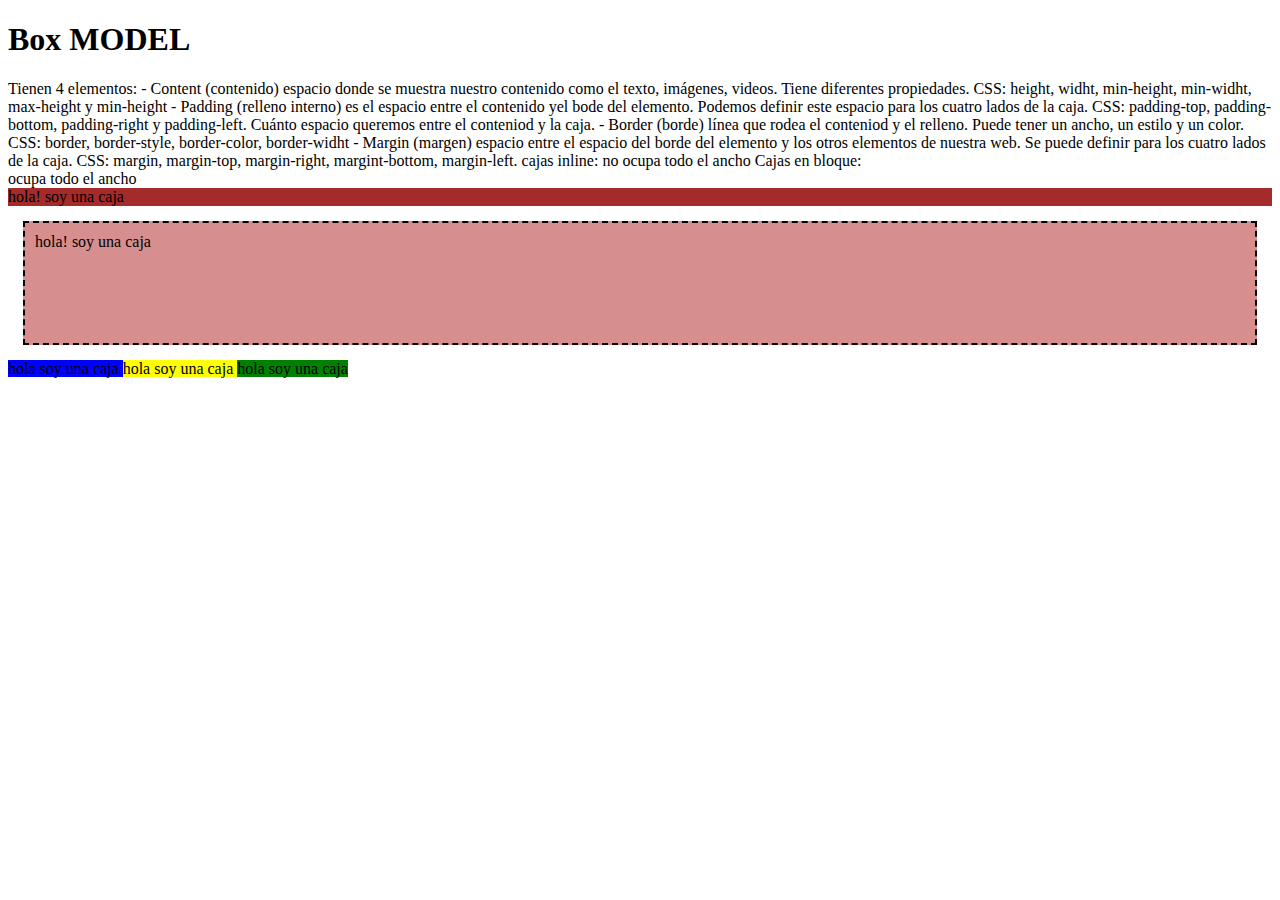
==== index.html @ 407bfdf8 "Create index.html" ====
<!DOCTYPE html>
<html lang="en">
<head>
    <meta charset="UTF-8">
    <meta name="viewport" content="width=device-width, initial-scale=1.0">
    <title>Box MODEL!</title>
</head>
<body>
    <h1>Box MODEL</h1>

    Tienen 4 elementos:
    - Content (contenido)
    espacio donde se muestra nuestro contenido como el texto, imágenes, videos. Tiene diferentes propiedades.
    CSS: height, widht, min-height, min-widht, max-height y min-height    

    - Padding (relleno interno)
    es el espacio entre el contenido yel bode del elemento. Podemos definir este espacio para los cuatro lados de la caja. 
    CSS: padding-top, padding-bottom, padding-right y padding-left. Cuánto espacio queremos entre el conteniod y la caja.

    - Border (borde)
    línea que rodea el conteniod y el relleno. Puede tener un ancho, un estilo y un color. 
    CSS: border, border-style, border-color, border-widht

    - Margin (margen)
    espacio entre el espacio del borde del elemento y los otros elementos de nuestra web. Se puede definir para los cuatro lados de la caja.
    CSS: margin, margin-top, margin-right, margint-bottom, margin-left.


    cajas inline: <span> </span> no ocupa todo el ancho
    Cajas en bloque: <div></div>  ocupa todo el ancho

    <div style="background-color:brown"> 
        hola! soy una caja
    </div>

    <div style="background-color:rgb(214, 142, 142); height: 100px; padding:10px; border: 2px dashed black; margin:15px; margin-bottom 55px;"> 
        hola! soy una caja
    </div>
   
    <span style="background-color:blue ;">
    hola soy una caja
    </span>

    <span style="background-color:yellow ;">
        hola soy una caja
    </span>

    <span style="background-color:green ;">
            hola soy una caja
    </span>

</body>
</html>
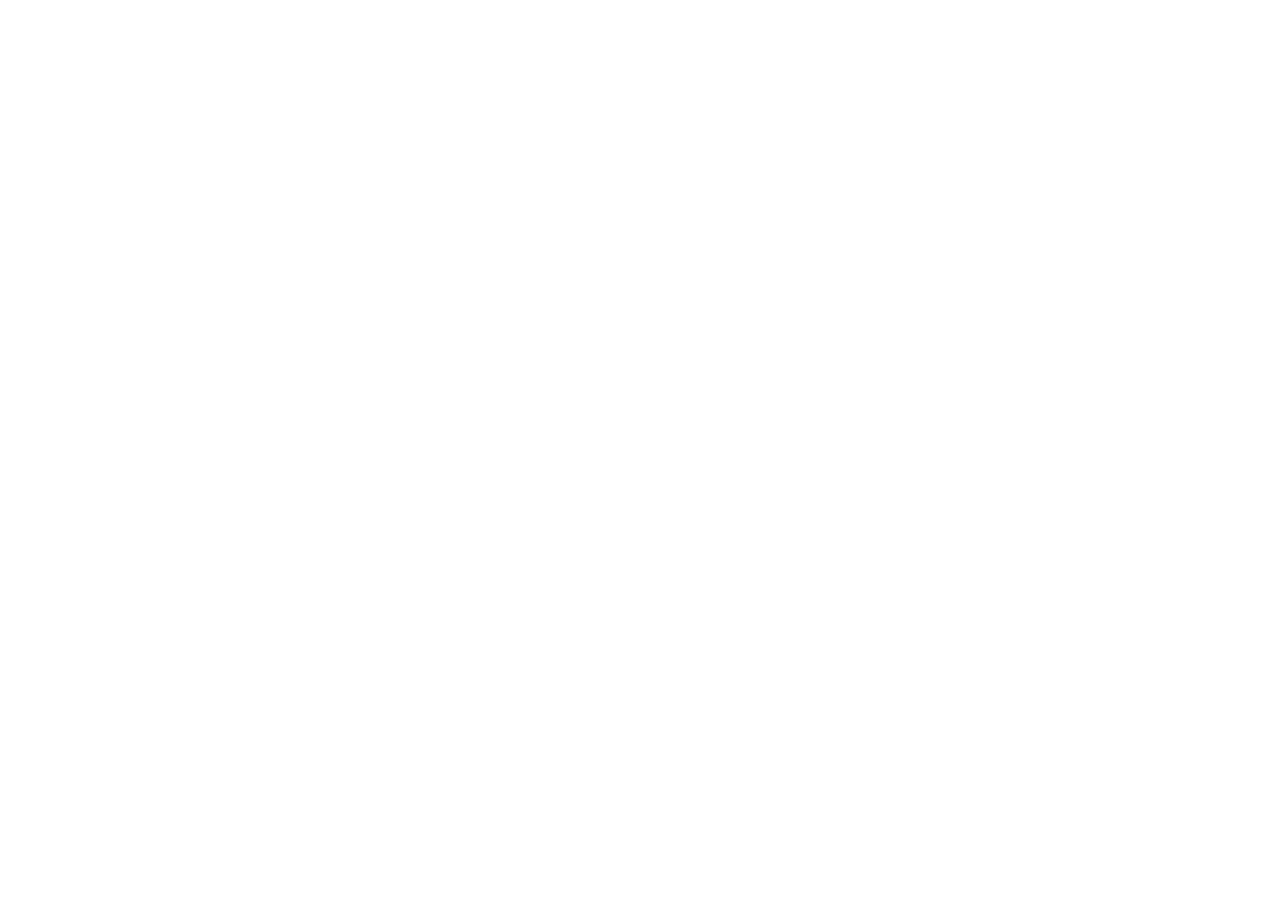
==== commit 7cdce031: "EJERCICIO" ====
--- a/index.html
+++ b/index.html
@@ -3,51 +3,9 @@
 <head>
     <meta charset="UTF-8">
     <meta name="viewport" content="width=device-width, initial-scale=1.0">
-    <title>Box MODEL!</title>
+    <title>Document</title>
 </head>
 <body>
-    <h1>Box MODEL</h1>
-
-    Tienen 4 elementos:
-    - Content (contenido)
-    espacio donde se muestra nuestro contenido como el texto, imágenes, videos. Tiene diferentes propiedades.
-    CSS: height, widht, min-height, min-widht, max-height y min-height    
-
-    - Padding (relleno interno)
-    es el espacio entre el contenido yel bode del elemento. Podemos definir este espacio para los cuatro lados de la caja. 
-    CSS: padding-top, padding-bottom, padding-right y padding-left. Cuánto espacio queremos entre el conteniod y la caja.
-
-    - Border (borde)
-    línea que rodea el conteniod y el relleno. Puede tener un ancho, un estilo y un color. 
-    CSS: border, border-style, border-color, border-widht
-
-    - Margin (margen)
-    espacio entre el espacio del borde del elemento y los otros elementos de nuestra web. Se puede definir para los cuatro lados de la caja.
-    CSS: margin, margin-top, margin-right, margint-bottom, margin-left.
-
-
-    cajas inline: <span> </span> no ocupa todo el ancho
-    Cajas en bloque: <div></div>  ocupa todo el ancho
-
-    <div style="background-color:brown"> 
-        hola! soy una caja
-    </div>
-
-    <div style="background-color:rgb(214, 142, 142); height: 100px; padding:10px; border: 2px dashed black; margin:15px; margin-bottom 55px;"> 
-        hola! soy una caja
-    </div>
-   
-    <span style="background-color:blue ;">
-    hola soy una caja
-    </span>
-
-    <span style="background-color:yellow ;">
-        hola soy una caja
-    </span>
-
-    <span style="background-color:green ;">
-            hola soy una caja
-    </span>
-
+    
 </body>
 </html>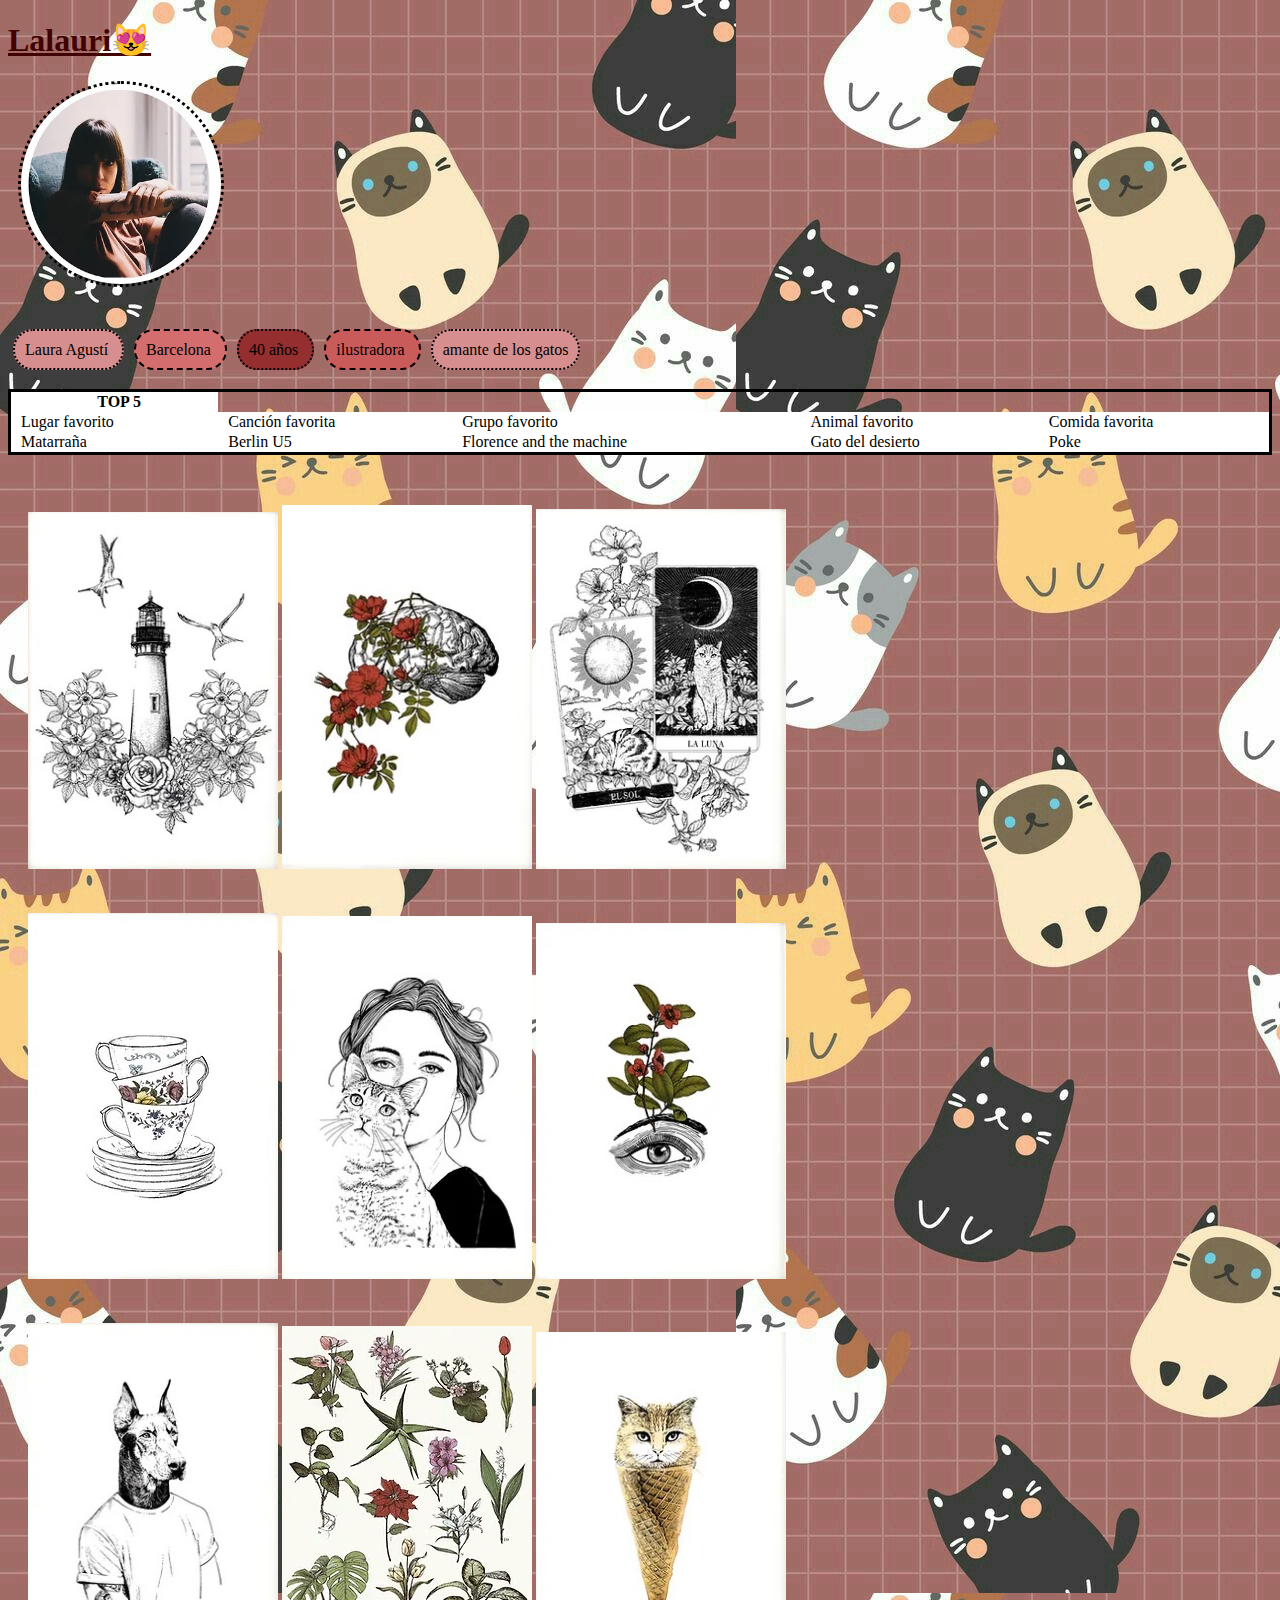
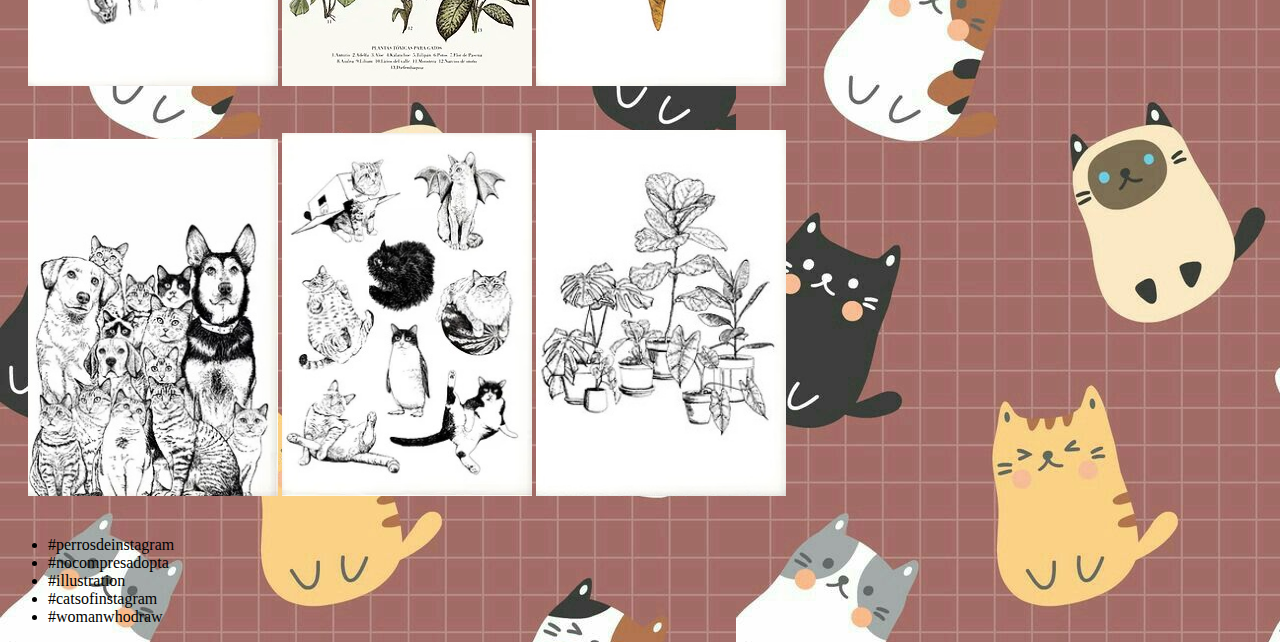
==== commit c4bdbc2b: "me falta la tabla" ====
--- a/index.html
+++ b/index.html
@@ -1,11 +1,181 @@
 <!DOCTYPE html>
 <html lang="en">
+
 <head>
     <meta charset="UTF-8">
     <meta name="viewport" content="width=device-width, initial-scale=1.0">
-    <title>Document</title>
+    <title>LALAURI</title>
+    <style>
+        img {
+            width: 250px;
+            /*height: 450px;*/
+        }
+
+        h1 {
+            color: rgb(64, 2, 2);
+            text-decoration: underline;
+        }
+
+        .rounded {
+            border-radius: 20px
+        }
+
+        .span {
+            border-radius: 3px;
+        }
+
+        #container {
+            border: 1px dotted black;
+            overflow: hidden;
+            width: 450px;
+        }
+
+        .element {
+            width: 100px;
+            height: 150px;
+            float: left;
+            margin: 5px;
+        }
+
+        .foto {
+            width: 100px;
+            height: 100px;
+            float: left;
+            margin: 10px;
+        }
+
+        .fotoperfil {
+            display: block
+        }
+
+        .imgRedonda {
+            width: 300px;
+            height: 300px;
+            border-radius: 150px;
+            border-style: dotted;
+        }
+
+        .table {
+            border-collapse: collapse;
+            border: black 3px solid;
+            margin-top: 30px;
+            margin-bottom: 30px;
+            /*table-layout: fixed;*/
+            width: 100%;
+        }
+        
+        .ilustraciones {
+            padding: 20px
+            
+        }
+
+        .colortabla {
+            background-color: white;
+            padding-left: 10px;
+        }
+
+
+        /* div {
+        background: red
+        margin: 10px
+        padding: 10px
+        } */
+    </style>
+
 </head>
-<body>
-    
+
+<body style="background-image: url(/imagenes/fondo.jpeg); background-color:rgb(243, 214, 214)">
+    <h1 style="border-left: 10px;"> <!--no está haciendo nada-->
+        Lalauri😻
+    </h1>
+
+    <div class="fotoperfil">
+        <img style="width: 200px; height: 200px; margin-left: 10px; margin-bottom: 50px;" src="imagenes/lalauri.jpg" ;
+            class="imgRedonda">
+    </div>
+
+    <span class="rounded"
+        style="background-color:rgb(214, 142, 142); height: 100px; padding:10px; border: 2px dotted black; margin: 5px; ">
+        Laura Agustí
+    </span>
+
+    <span class="rounded"
+        style="background-color:rgb(212, 110, 110); height: 100px; padding:10px; border: 2px dashed black; margin: 5px; ">
+        Barcelona
+    </span>
+
+    <span class="rounded"
+        style="background-color:rgb(149, 46, 46); height: 100px; padding:10px; border: 2px dotted black; margin: 5px; ">
+        40 años
+    </span>
+
+    <span class="rounded"
+        style="background-color:rgb(202, 91, 91); height: 100px; padding:10px; border: 2px dashed black; margin: 5px; ">
+        ilustradora
+    </span>
+
+    <span class="rounded"
+        style="background-color:rgb(214, 142, 142); height: 100px; padding:10px; border: 2px dotted black; margin: 5px; ">
+        amante de los gatos
+    </span>
+
+    <table class="table">
+
+        <tr>
+            <th class="colortabla">TOP 5</th>
+        </tr>
+        <td class="colortabla" >Lugar favorito</td>
+        <td class="colortabla" >Canción favorita</td>
+        <td class="colortabla" >Grupo favorito</td>
+        <td class="colortabla" >Animal favorito</td>
+        <td class="colortabla" >Comida favorita</td>
+
+        <tr>
+            <td class="colortabla" >Matarraña</td>
+            <td class="colortabla">Berlin U5</td>
+            <td class="colortabla">Florence and the machine</td>
+            <td class="colortabla">Gato del desierto</td>
+            <td class="colortabla">Poke</td>
+
+        </tr>
+
+    </table>
+
+
+    <div class="ilustraciones">
+        <img src="imagenes/foto1.jpg">
+        <img src="imagenes/foto2.jpg">
+        <img src="imagenes/foto3.jpg">
+    </div>
+
+    <div class="ilustraciones">
+        <img src="imagenes/foto4.jpg">
+        <img src="imagenes/foto5.jpg">
+        <img src="imagenes/foto6.jpg">
+    </div>
+
+    <div class="ilustraciones">
+        <img src="imagenes/foto7.jpg">
+        <img src="imagenes/foto8.jpg">
+        <img src="imagenes/foto9.jpg">
+    </div>
+
+    <div class="ilustraciones">
+        <img src="imagenes/foto10.jpg">
+        <img src="imagenes/foto11.jpg">
+        <img src="imagenes/foto12.jpg">
+    </div>
+
+    <ul>
+        
+        <li>#perrosdeinstagram</li>
+        <li>#nocompresadopta</li>
+        <li>#illustration</li>
+        <li>#catsofinstagram</li>
+        <li>#womanwhodraw</li>
+        
+    </ul>
+
 </body>
+
 </html>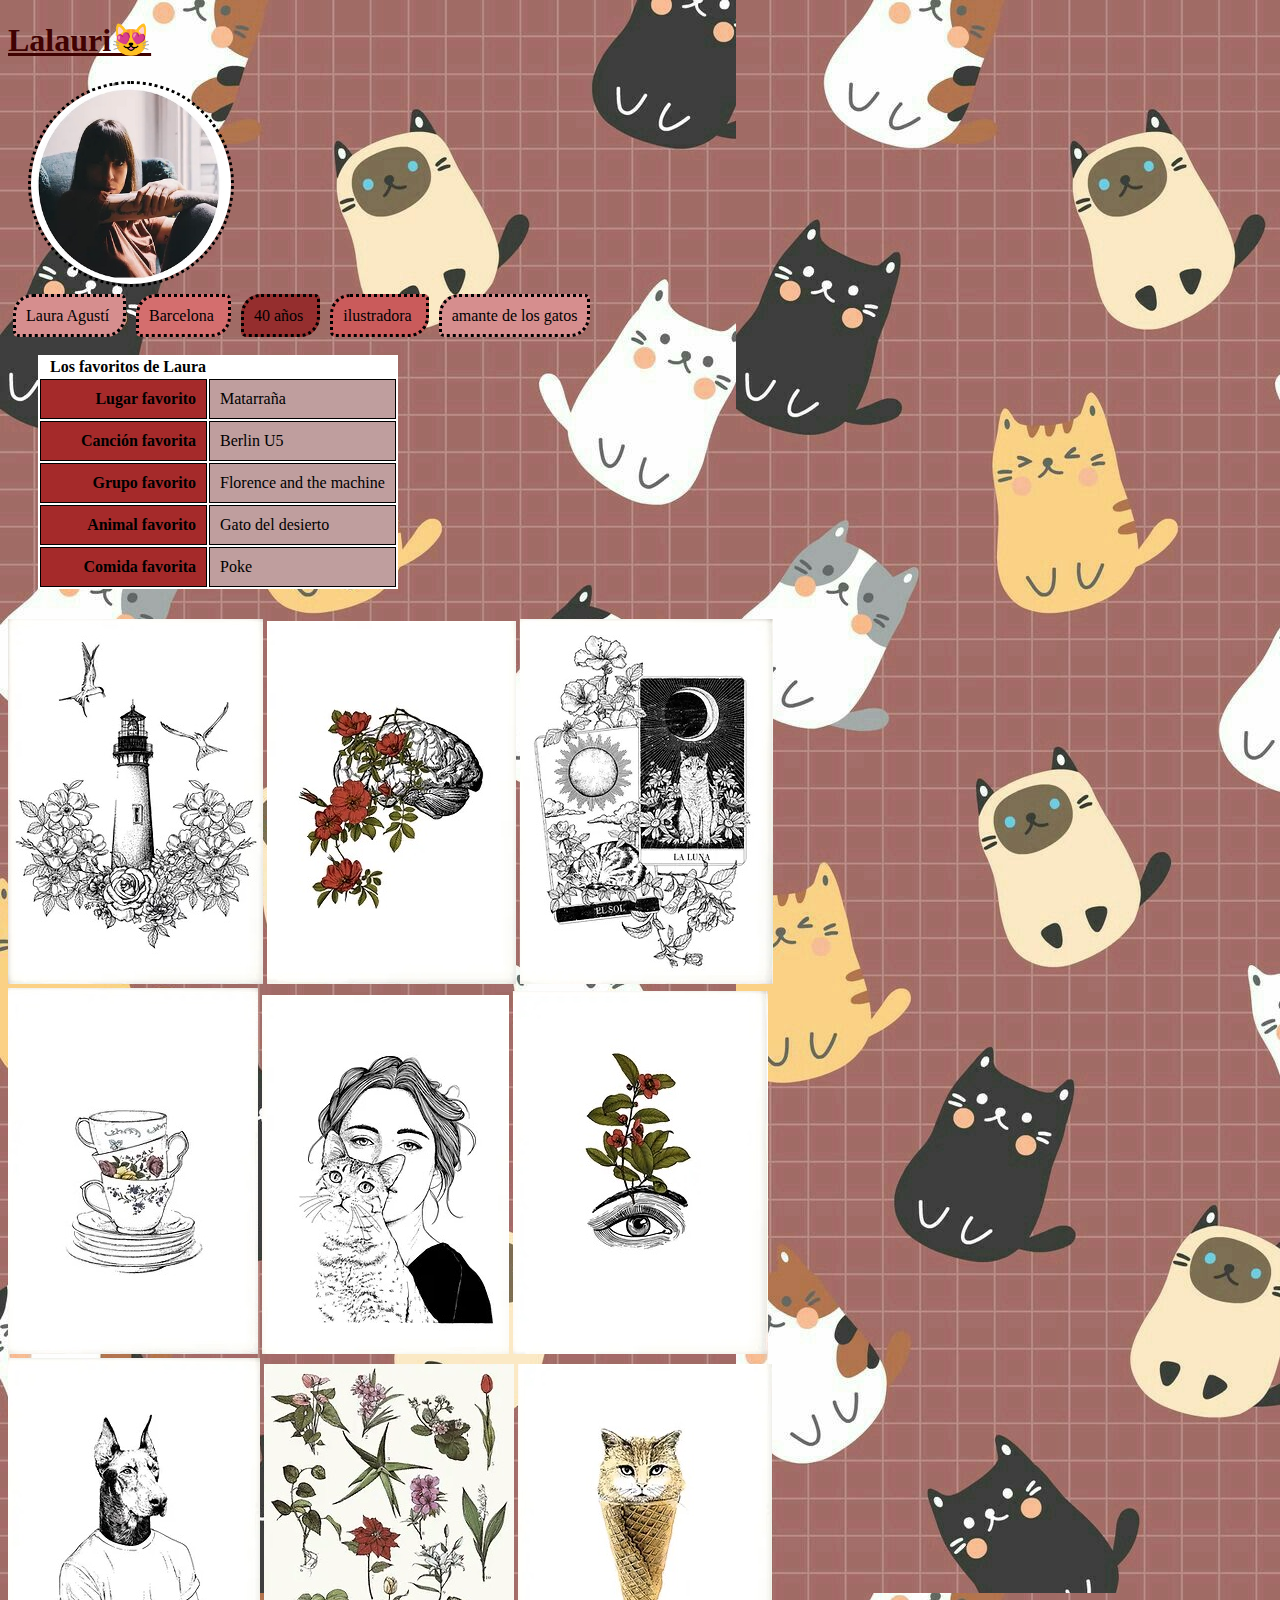
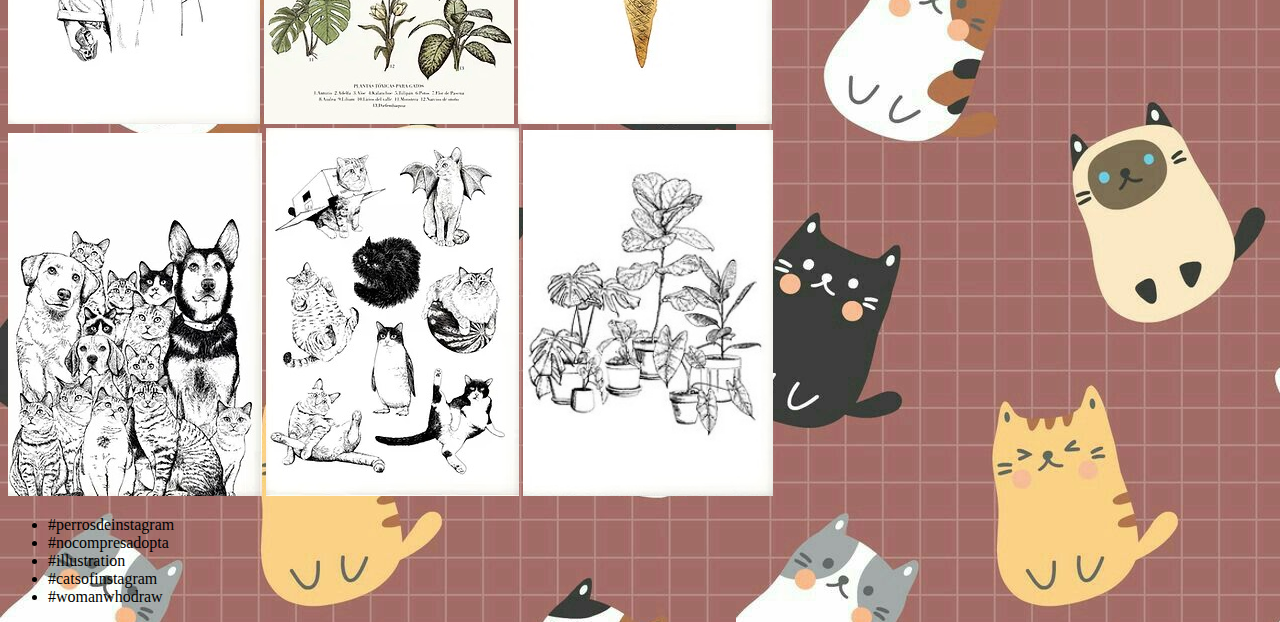
==== commit 7019d01e: "cambios a perfil usuario" ====
--- a/index.html
+++ b/index.html
@@ -5,74 +5,72 @@
     <meta charset="UTF-8">
     <meta name="viewport" content="width=device-width, initial-scale=1.0">
     <title>LALAURI</title>
+
     <style>
-        img {
-            width: 250px;
-            /*height: 450px;*/
-        }
-
+        
         h1 {
             color: rgb(64, 2, 2);
             text-decoration: underline;
         }
 
-        .rounded {
-            border-radius: 20px
-        }
+        .hastag {
 
-        .span {
-            border-radius: 3px;
-        }
-
-        #container {
-            border: 1px dotted black;
-            overflow: hidden;
-            width: 450px;
-        }
-
-        .element {
-            width: 100px;
-            height: 150px;
-            float: left;
-            margin: 5px;
-        }
-
-        .foto {
-            width: 100px;
-            height: 100px;
-            float: left;
-            margin: 10px;
-        }
-
-        .fotoperfil {
-            display: block
+            padding:10px;
+            border-radius: 20px 5px;  
+            border-style: dotted;
+            border-color:  black;
+            margin: 5px;  
         }
 
         .imgRedonda {
-            width: 300px;
-            height: 300px;
+            display: block;
+            width: 200px;
+            height: 200px;
             border-radius: 150px;
             border-style: dotted;
-        }
+            margin: 20px;
 
-        .table {
-            border-collapse: collapse;
-            border: black 3px solid;
-            margin-top: 30px;
-            margin-bottom: 30px;
-            /*table-layout: fixed;*/
-            width: 100%;
         }
         
         .ilustraciones {
-            padding: 20px
             
+         /* object-fit: cover; no funciona, no pone las imágenes al mismo tamaño */
+         
+                        
+        }
+        
+        tr, td {
+            padding: 2px;
+            border: 1px solid black;
+        }
+
+        .tabla {
+            margin: 30px;
+            background-color: white;
         }
 
         .colortabla {
-            background-color: white;
+            text-align: center;
             padding-left: 10px;
         }
+
+        .pregunta{
+           text-align: right; 
+           padding: 10px;
+           background-color: brown;
+           color: black;
+
+        }
+
+        .respuesta {
+            text-align: left;
+           padding: 10px;
+           background-color: rgb(191, 158, 158);
+
+
+        }
+
+       
 
 
         /* div {
@@ -84,86 +82,95 @@
 
 </head>
 
-<body style="background-image: url(/imagenes/fondo.jpeg); background-color:rgb(243, 214, 214)">
-    <h1 style="border-left: 10px;"> <!--no está haciendo nada-->
+<body style="background-image: url(img.jpg/fondo.jpeg); ">
+
+
+    <h1>
         Lalauri😻
     </h1>
 
-    <div class="fotoperfil">
-        <img style="width: 200px; height: 200px; margin-left: 10px; margin-bottom: 50px;" src="imagenes/lalauri.jpg" ;
-            class="imgRedonda">
-    </div>
+<div>
+        <img class="imgRedonda" src="img.jpg/lalauri.jpg">
+</div>
 
-    <span class="rounded"
-        style="background-color:rgb(214, 142, 142); height: 100px; padding:10px; border: 2px dotted black; margin: 5px; ">
+
+    <span class="hastag"
+        style="background-color:rgb(214, 142, 142);">
         Laura Agustí
     </span>
 
-    <span class="rounded"
-        style="background-color:rgb(212, 110, 110); height: 100px; padding:10px; border: 2px dashed black; margin: 5px; ">
+    <span class="hastag" style="background-color:rgb(212, 110, 110);">
         Barcelona
     </span>
 
-    <span class="rounded"
-        style="background-color:rgb(149, 46, 46); height: 100px; padding:10px; border: 2px dotted black; margin: 5px; ">
+    <span class="hastag"
+        style="background-color:rgb(149, 46, 46);">
         40 años
     </span>
 
-    <span class="rounded"
-        style="background-color:rgb(202, 91, 91); height: 100px; padding:10px; border: 2px dashed black; margin: 5px; ">
+    <span class="hastag"
+        style="background-color:rgb(202, 91, 91);">
         ilustradora
     </span>
 
-    <span class="rounded"
-        style="background-color:rgb(214, 142, 142); height: 100px; padding:10px; border: 2px dotted black; margin: 5px; ">
+    <span class="hastag"
+        style="background-color:rgb(214, 142, 142);">
         amante de los gatos
     </span>
 
-    <table class="table">
 
-        <tr>
-            <th class="colortabla">TOP 5</th>
-        </tr>
-        <td class="colortabla" >Lugar favorito</td>
-        <td class="colortabla" >Canción favorita</td>
-        <td class="colortabla" >Grupo favorito</td>
-        <td class="colortabla" >Animal favorito</td>
-        <td class="colortabla" >Comida favorita</td>
 
-        <tr>
-            <td class="colortabla" >Matarraña</td>
-            <td class="colortabla">Berlin U5</td>
-            <td class="colortabla">Florence and the machine</td>
-            <td class="colortabla">Gato del desierto</td>
-            <td class="colortabla">Poke</td>
 
-        </tr>
+    <table class="tabla">
+
+    <tr>
+            <th class="colortabla">Los favoritos de Laura</th>
+    </tr>
+        <td class="pregunta" ><b>Lugar favorito</b></td>
+        <td class="respuesta" >Matarraña</td>
+    <tr>
+        <td class="pregunta" ><b>Canción favorita</b></td>
+        <td class="respuesta">Berlin U5</td>
+    </tr>
+    <tr>
+        <td class="pregunta" ><b>Grupo favorito</b></td>
+        <td class="respuesta">Florence and the machine</td>
+    </tr>
+    <tr>
+        <td class="pregunta" ><b>Animal favorito</b></td>
+        <td class="respuesta">Gato del desierto</td>
+    </tr>   
+    <tr>
+        <td class="pregunta" ><b>Comida favorita</b></td>
+        <td class="respuesta">Poke</td>
+    </tr>
 
     </table>
 
 
-    <div class="ilustraciones">
-        <img src="imagenes/foto1.jpg">
-        <img src="imagenes/foto2.jpg">
-        <img src="imagenes/foto3.jpg">
+
+<div class="ilustraciones">
+        <img src="img.jpg/foto1.jpg">
+        <img src="img.jpg/foto2.jpg">
+        <img src="img.jpg/foto3.jpg">
     </div>
 
     <div class="ilustraciones">
-        <img src="imagenes/foto4.jpg">
-        <img src="imagenes/foto5.jpg">
-        <img src="imagenes/foto6.jpg">
+        <img src="img.jpg/foto4.jpg">
+        <img src="img.jpg/foto5.jpg">
+        <img src="img.jpg/foto6.jpg">
     </div>
 
     <div class="ilustraciones">
-        <img src="imagenes/foto7.jpg">
-        <img src="imagenes/foto8.jpg">
-        <img src="imagenes/foto9.jpg">
+        <img src="img.jpg/foto7.jpg">
+        <img src="img.jpg/foto8.jpg">
+        <img src="img.jpg/foto9.jpg">
     </div>
 
     <div class="ilustraciones">
-        <img src="imagenes/foto10.jpg">
-        <img src="imagenes/foto11.jpg">
-        <img src="imagenes/foto12.jpg">
+        <img src="img.jpg/foto10.jpg">
+        <img src="img.jpg/foto11.jpg">
+        <img style="width: 250px;" src="img.jpg/foto12.jpg">
     </div>
 
     <ul>
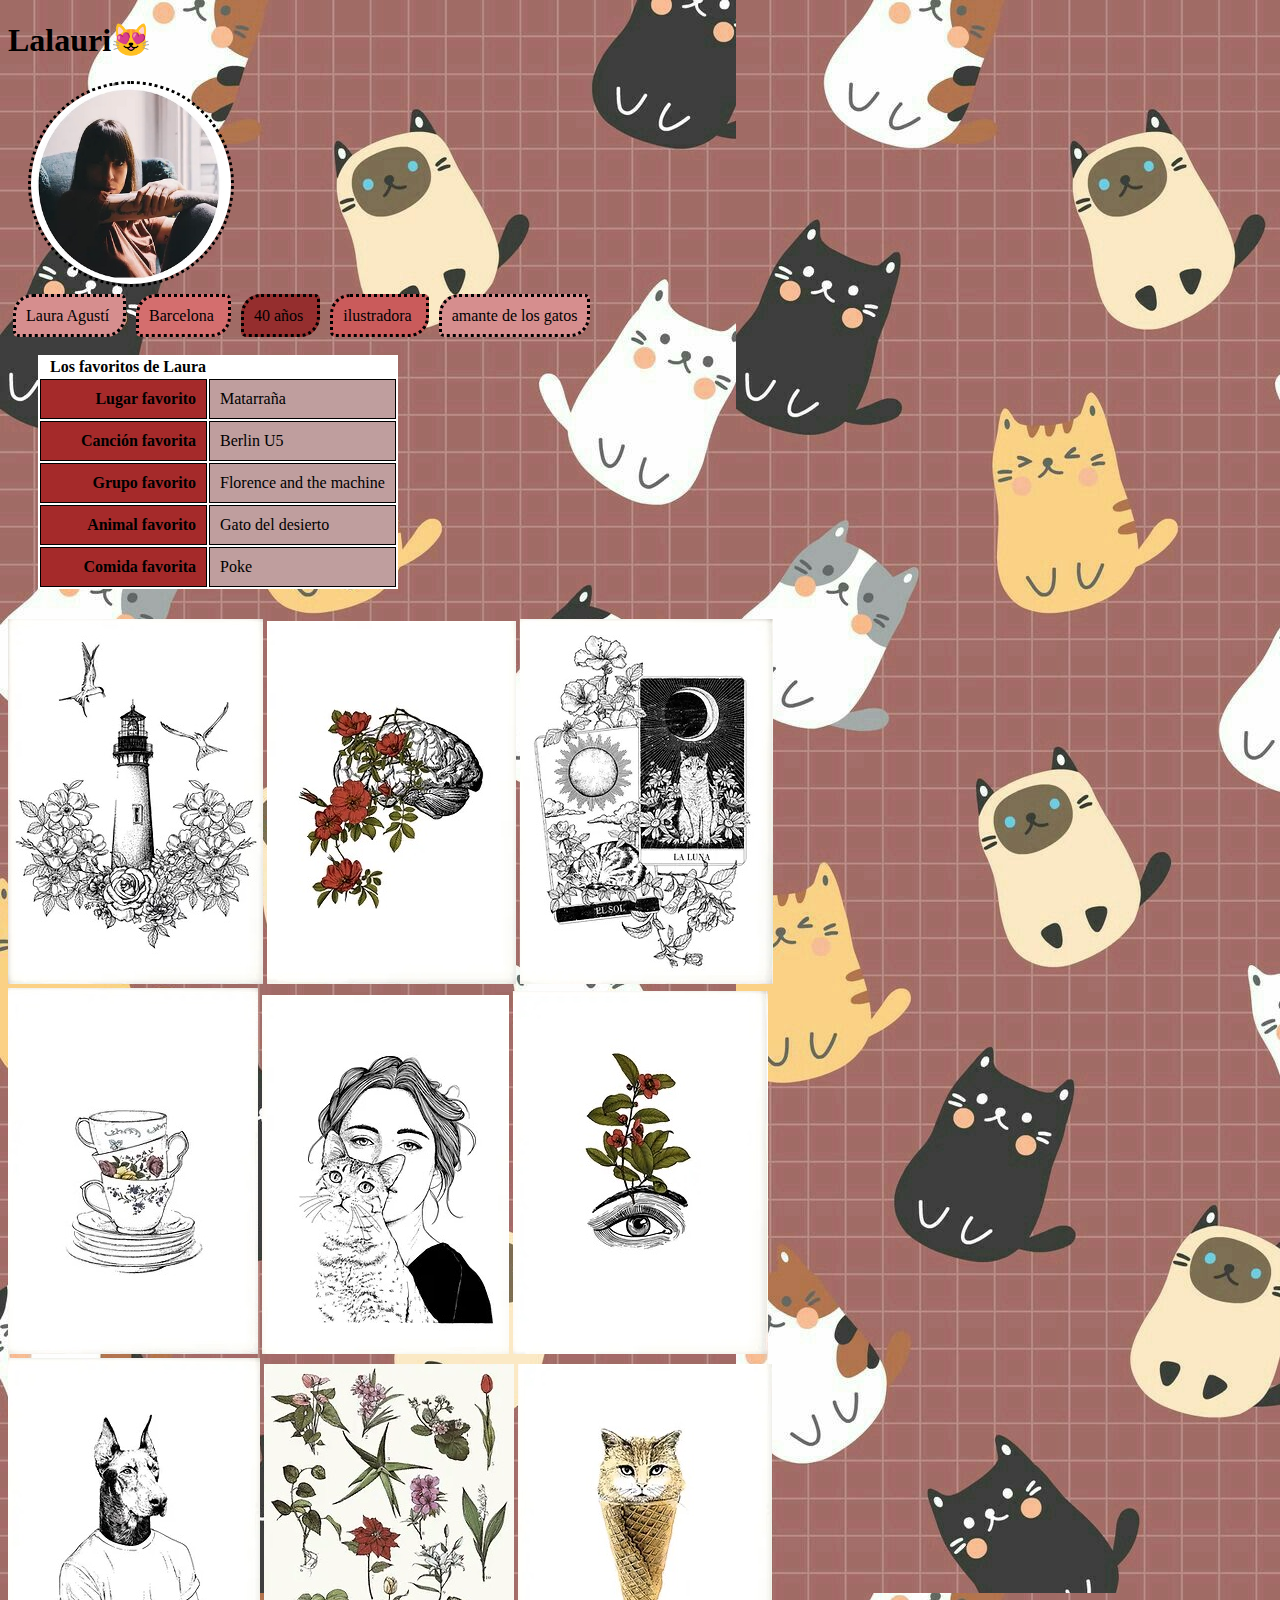
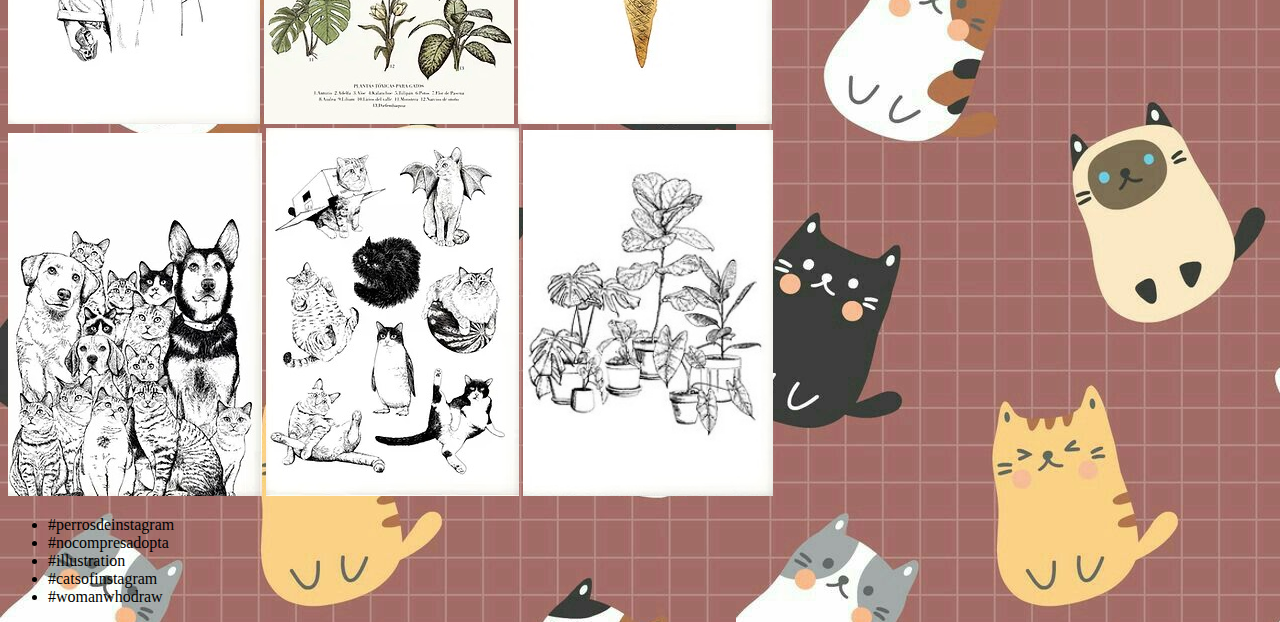
==== commit 1d5fadcf: "cambios con .css" ====
--- a/index.html
+++ b/index.html
@@ -6,79 +6,7 @@
     <meta name="viewport" content="width=device-width, initial-scale=1.0">
     <title>LALAURI</title>
 
-    <style>
-        
-        h1 {
-            color: rgb(64, 2, 2);
-            text-decoration: underline;
-        }
-
-        .hastag {
-
-            padding:10px;
-            border-radius: 20px 5px;  
-            border-style: dotted;
-            border-color:  black;
-            margin: 5px;  
-        }
-
-        .imgRedonda {
-            display: block;
-            width: 200px;
-            height: 200px;
-            border-radius: 150px;
-            border-style: dotted;
-            margin: 20px;
-
-        }
-        
-        .ilustraciones {
-            
-         /* object-fit: cover; no funciona, no pone las imágenes al mismo tamaño */
-         
-                        
-        }
-        
-        tr, td {
-            padding: 2px;
-            border: 1px solid black;
-        }
-
-        .tabla {
-            margin: 30px;
-            background-color: white;
-        }
-
-        .colortabla {
-            text-align: center;
-            padding-left: 10px;
-        }
-
-        .pregunta{
-           text-align: right; 
-           padding: 10px;
-           background-color: brown;
-           color: black;
-
-        }
-
-        .respuesta {
-            text-align: left;
-           padding: 10px;
-           background-color: rgb(191, 158, 158);
-
-
-        }
-
-       
-
-
-        /* div {
-        background: red
-        margin: 10px
-        padding: 10px
-        } */
-    </style>
+    <link rel="stylesheet" href="style.css">
 
 </head>
 
--- a/style.css
+++ b/style.css
@@ -0,0 +1,73 @@
+<style>
+        
+        h1 {
+            color: rgb(64, 2, 2);
+            text-decoration: underline;
+        }
+
+        .hastag {
+
+            padding:10px;
+            border-radius: 20px 5px;  
+            border-style: dotted;
+            border-color:  black;
+            margin: 5px;  
+        }
+
+        .imgRedonda {
+            display: block;
+            width: 200px;
+            height: 200px;
+            border-radius: 150px;
+            border-style: dotted;
+            margin: 20px;
+
+        }
+        
+        .ilustraciones {
+            
+         /* object-fit: cover; no funciona, no pone las imágenes al mismo tamaño */
+         
+                        
+        }
+        
+        tr, td {
+            padding: 2px;
+            border: 1px solid black;
+        }
+
+        .tabla {
+            margin: 30px;
+            background-color: white;
+        }
+
+        .colortabla {
+            text-align: center;
+            padding-left: 10px;
+        }
+
+        .pregunta{
+           text-align: right; 
+           padding: 10px;
+           background-color: brown;
+           color: black;
+
+        }
+
+        .respuesta {
+            text-align: left;
+           padding: 10px;
+           background-color: rgb(191, 158, 158);
+
+
+        }
+
+       
+
+
+        /* div {
+        background: red
+        margin: 10px
+        padding: 10px
+        } */
+    </style>